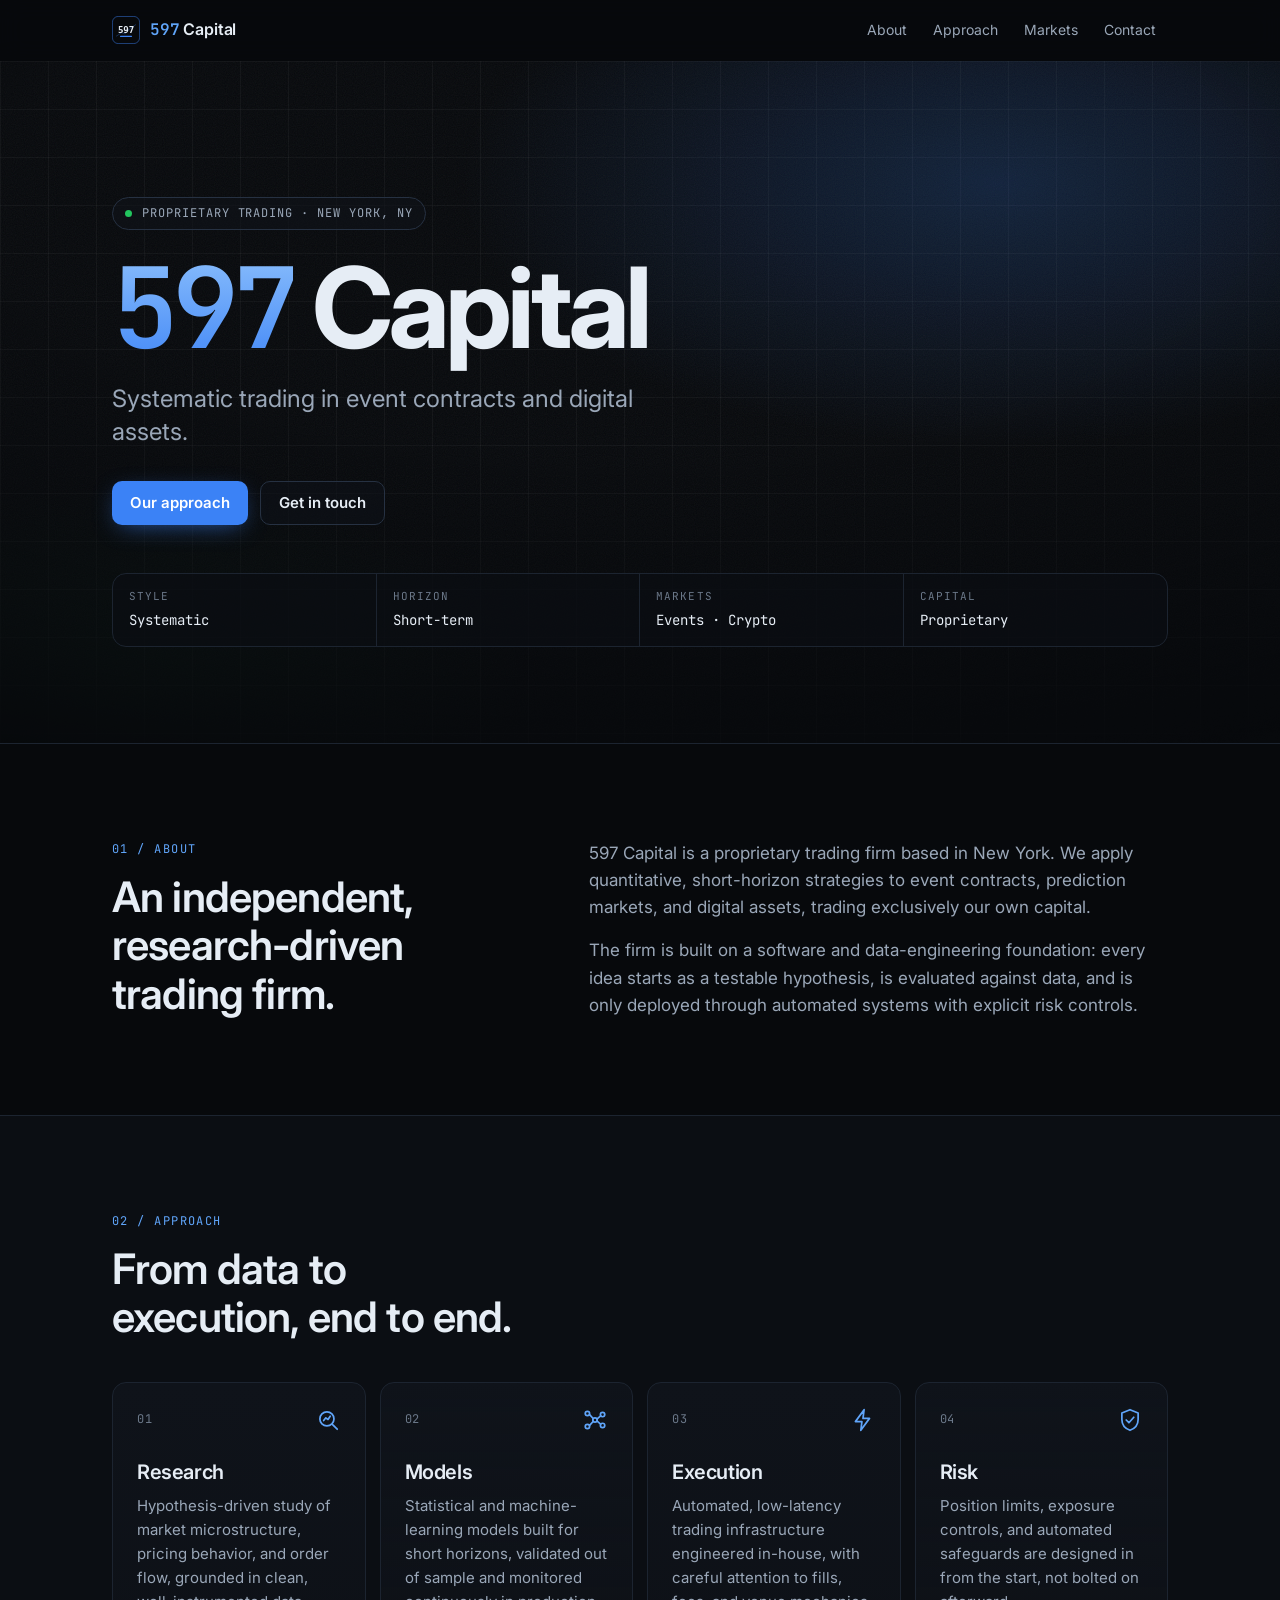
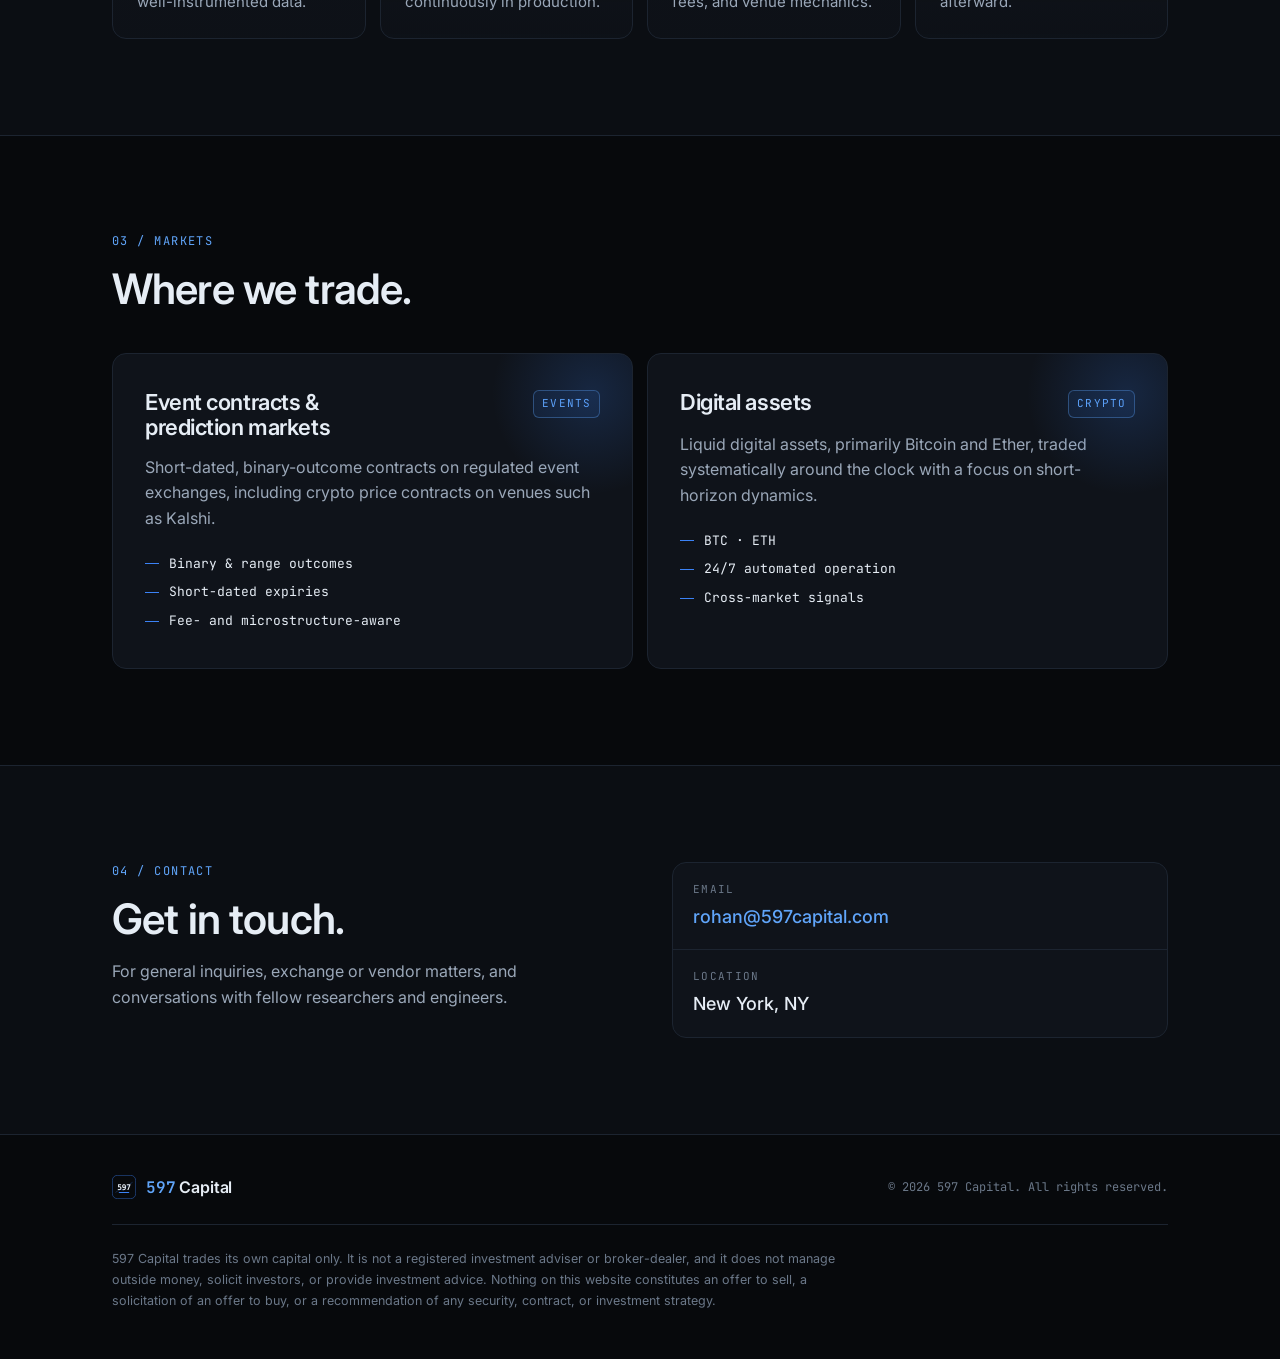
==== index.html @ b6d6c1f6 "597 Capital website" ====
<!doctype html>
<html lang="en">
<head>
  <meta charset="utf-8">
  <meta name="viewport" content="width=device-width, initial-scale=1">
  <title>597 Capital — Systematic trading in event contracts and digital assets</title>
  <meta name="description" content="597 Capital is a New York–based proprietary trading firm applying systematic, quantitative methods to event contracts, prediction markets, and digital assets. Trades its own capital only.">
  <meta name="theme-color" content="#07090c">
  <meta name="color-scheme" content="dark">
  <link rel="canonical" href="https://597capital.com/">
  <link rel="icon" href="favicon.svg" type="image/svg+xml">
  <link rel="apple-touch-icon" href="og-image.png">

  <meta property="og:type" content="website">
  <meta property="og:site_name" content="597 Capital">
  <meta property="og:title" content="597 Capital">
  <meta property="og:description" content="Systematic trading in event contracts and digital assets. Proprietary — trades its own capital only.">
  <meta property="og:url" content="https://597capital.com/">
  <meta property="og:image" content="https://597capital.com/og-image.png">
  <meta property="og:image:width" content="1200">
  <meta property="og:image:height" content="630">
  <meta property="og:image:alt" content="597 Capital wordmark on a dark grid background">
  <meta name="twitter:card" content="summary_large_image">
  <meta name="twitter:title" content="597 Capital">
  <meta name="twitter:description" content="Systematic trading in event contracts and digital assets.">
  <meta name="twitter:image" content="https://597capital.com/og-image.png">

  <link rel="preconnect" href="https://fonts.googleapis.com">
  <link rel="preconnect" href="https://fonts.gstatic.com" crossorigin>
  <link href="https://fonts.googleapis.com/css2?family=Inter:wght@400;500;600;700&family=JetBrains+Mono:wght@400;500;600&display=swap" rel="stylesheet">
  <link rel="stylesheet" href="styles.css">

  <script type="application/ld+json">
  {
    "@context": "https://schema.org",
    "@type": "Organization",
    "name": "597 Capital",
    "url": "https://597capital.com/",
    "logo": "https://597capital.com/favicon.svg",
    "email": "rohan@597capital.com",
    "address": { "@type": "PostalAddress", "addressLocality": "New York", "addressRegion": "NY", "addressCountry": "US" }
  }
  </script>
</head>
<body>
  <a class="skip-link" href="#main">Skip to content</a>

  <header class="site-header">
    <div class="container header-inner">
      <a class="brand" href="#top" aria-label="597 Capital, back to top">
        <img src="favicon.svg" alt="" width="28" height="28">
        <span class="brand-name"><span class="mono">597</span> Capital</span>
      </a>
      <nav aria-label="Primary">
        <ul class="nav-list">
          <li><a href="#about">About</a></li>
          <li><a href="#approach">Approach</a></li>
          <li><a href="#markets">Markets</a></li>
          <li><a href="#contact">Contact</a></li>
        </ul>
      </nav>
    </div>
  </header>

  <main id="main">
    <section class="hero" id="top" aria-labelledby="hero-title">
      <div class="hero-bg" aria-hidden="true"></div>
      <div class="container hero-inner">
        <p class="eyebrow mono"><span class="pulse" aria-hidden="true"></span>Proprietary trading · New York, NY</p>
        <h1 id="hero-title" class="wordmark"><span class="mono num">597</span> Capital</h1>
        <p class="tagline">Systematic trading in event contracts and digital assets.</p>
        <div class="hero-actions">
          <a class="btn btn-primary" href="#approach">Our approach</a>
          <a class="btn btn-ghost" href="#contact">Get in touch</a>
        </div>

        <dl class="ticker mono" aria-label="Firm overview">
          <div><dt>Style</dt><dd>Systematic</dd></div>
          <div><dt>Horizon</dt><dd>Short-term</dd></div>
          <div><dt>Markets</dt><dd>Events · Crypto</dd></div>
          <div><dt>Capital</dt><dd>Proprietary</dd></div>
        </dl>
      </div>
    </section>

    <section class="section" id="about" aria-labelledby="about-title">
      <div class="container split">
        <div>
          <p class="section-label mono">01 / About</p>
          <h2 id="about-title">An independent, research-driven trading firm.</h2>
        </div>
        <div class="prose">
          <p>597 Capital is a proprietary trading firm based in New York. We apply quantitative, short-horizon strategies to event contracts, prediction markets, and digital assets, trading exclusively our own capital.</p>
          <p>The firm is built on a software and data-engineering foundation: every idea starts as a testable hypothesis, is evaluated against data, and is only deployed through automated systems with explicit risk controls.</p>
        </div>
      </div>
    </section>

    <section class="section section-alt" id="approach" aria-labelledby="approach-title">
      <div class="container">
        <p class="section-label mono">02 / Approach</p>
        <h2 id="approach-title">From data to execution, end to end.</h2>
        <ol class="cards" role="list">
          <li class="card reveal">
            <div class="card-head">
              <span class="card-idx mono">01</span>
              <svg class="card-icon" viewBox="0 0 24 24" aria-hidden="true"><circle cx="11" cy="11" r="6.5"/><path d="M16 16l4.5 4.5"/><path d="M8 12.5l2-2.5 2 1.5 2-3"/></svg>
            </div>
            <h3>Research</h3>
            <p>Hypothesis-driven study of market microstructure, pricing behavior, and order flow, grounded in clean, well-instrumented data.</p>
          </li>
          <li class="card reveal">
            <div class="card-head">
              <span class="card-idx mono">02</span>
              <svg class="card-icon" viewBox="0 0 24 24" aria-hidden="true"><circle cx="5" cy="6" r="2"/><circle cx="5" cy="18" r="2"/><circle cx="12" cy="12" r="2"/><circle cx="19" cy="7" r="2"/><circle cx="19" cy="17" r="2"/><path d="M7 7l3.3 3.6M7 17l3.3-3.6M14 11l3.2-2.8M14 13l3.2 2.8"/></svg>
            </div>
            <h3>Models</h3>
            <p>Statistical and machine-learning models built for short horizons, validated out of sample and monitored continuously in production.</p>
          </li>
          <li class="card reveal">
            <div class="card-head">
              <span class="card-idx mono">03</span>
              <svg class="card-icon" viewBox="0 0 24 24" aria-hidden="true"><path d="M13 2.5L5 13.5h6l-1 8 8-11h-6z"/></svg>
            </div>
            <h3>Execution</h3>
            <p>Automated, low-latency trading infrastructure engineered in-house, with careful attention to fills, fees, and venue mechanics.</p>
          </li>
          <li class="card reveal">
            <div class="card-head">
              <span class="card-idx mono">04</span>
              <svg class="card-icon" viewBox="0 0 24 24" aria-hidden="true"><path d="M12 2.5l7.5 3v6c0 4.6-3.2 8.4-7.5 10-4.3-1.6-7.5-5.4-7.5-10v-6z"/><path d="M8.5 12l2.5 2.5 4.5-5"/></svg>
            </div>
            <h3>Risk</h3>
            <p>Position limits, exposure controls, and automated safeguards are designed in from the start, not bolted on afterward.</p>
          </li>
        </ol>
      </div>
    </section>

    <section class="section" id="markets" aria-labelledby="markets-title">
      <div class="container">
        <p class="section-label mono">03 / Markets</p>
        <h2 id="markets-title">Where we trade.</h2>
        <div class="markets">
          <article class="market reveal">
            <div class="market-top">
              <h3>Event contracts &amp; prediction markets</h3>
              <span class="tag mono">EVENTS</span>
            </div>
            <p>Short-dated, binary-outcome contracts on regulated event exchanges, including crypto price contracts on venues such as Kalshi.</p>
            <ul class="market-points mono" role="list">
              <li>Binary &amp; range outcomes</li>
              <li>Short-dated expiries</li>
              <li>Fee- and microstructure-aware</li>
            </ul>
          </article>
          <article class="market reveal">
            <div class="market-top">
              <h3>Digital assets</h3>
              <span class="tag mono">CRYPTO</span>
            </div>
            <p>Liquid digital assets, primarily Bitcoin and Ether, traded systematically around the clock with a focus on short-horizon dynamics.</p>
            <ul class="market-points mono" role="list">
              <li>BTC · ETH</li>
              <li>24/7 automated operation</li>
              <li>Cross-market signals</li>
            </ul>
          </article>
        </div>
      </div>
    </section>

    <section class="section section-alt" id="contact" aria-labelledby="contact-title">
      <div class="container contact">
        <div>
          <p class="section-label mono">04 / Contact</p>
          <h2 id="contact-title">Get in touch.</h2>
          <p class="contact-copy">For general inquiries, exchange or vendor matters, and conversations with fellow researchers and engineers.</p>
        </div>
        <address class="contact-card">
          <div class="contact-row">
            <span class="contact-key mono">Email</span>
            <a class="contact-val" href="mailto:rohan@597capital.com">rohan@597capital.com</a>
          </div>
          <div class="contact-row">
            <span class="contact-key mono">Location</span>
            <span class="contact-val">New York, NY</span>
          </div>
        </address>
      </div>
    </section>
  </main>

  <footer class="site-footer">
    <div class="container">
      <div class="footer-top">
        <a class="brand" href="#top" aria-label="597 Capital, back to top">
          <img src="favicon.svg" alt="" width="24" height="24">
          <span class="brand-name"><span class="mono">597</span> Capital</span>
        </a>
        <p class="mono footer-copy">© <span id="year">2026</span> 597 Capital. All rights reserved.</p>
      </div>
      <p class="disclaimer">597 Capital trades its own capital only. It is not a registered investment adviser or broker-dealer, and it does not manage outside money, solicit investors, or provide investment advice. Nothing on this website constitutes an offer to sell, a solicitation of an offer to buy, or a recommendation of any security, contract, or investment strategy.</p>
    </div>
  </footer>

  <script src="script.js" defer></script>
</body>
</html>
---- styles.css ----
/* 597 Capital — styles. Mobile-first, no build step. */
:root {
  --bg: #07090c;
  --bg-2: #0b0e13;
  --surface: #0f131a;
  --surface-2: #131923;
  --line: #1c2430;
  --line-2: #263142;
  --text: #e6edf5;
  --muted: #9aa7b8;
  --dim: #6b7889;
  --accent: #3b82f6;
  --accent-2: #60a5fa;
  --accent-glow: rgba(59, 130, 246, 0.18);
  --ok: #22c55e;
  --radius: 14px;
  --maxw: 1120px;
  --font: "Inter", ui-sans-serif, system-ui, -apple-system, "Segoe UI", Roboto, "Helvetica Neue", Arial, sans-serif;
  --mono: "JetBrains Mono", ui-monospace, SFMono-Regular, Menlo, Consolas, "Liberation Mono", monospace;
}

*, *::before, *::after { box-sizing: border-box; }
html { scroll-behavior: smooth; -webkit-text-size-adjust: 100%; scroll-padding-top: 72px; }
body {
  margin: 0;
  background: var(--bg);
  color: var(--text);
  font-family: var(--font);
  font-size: 16px;
  line-height: 1.6;
  -webkit-font-smoothing: antialiased;
  -moz-osx-font-smoothing: grayscale;
  text-rendering: optimizeLegibility;
}
img, svg { display: block; max-width: 100%; }
a { color: inherit; }
h1, h2, h3 { margin: 0; text-wrap: balance; line-height: 1.15; letter-spacing: -0.02em; font-weight: 600; }
p { margin: 0; }
ul, ol { margin: 0; padding: 0; list-style: none; }
address { font-style: normal; }
.mono { font-family: var(--mono); }

:focus-visible { outline: 2px solid var(--accent-2); outline-offset: 3px; border-radius: 6px; }
::selection { background: var(--accent); color: #fff; }

.skip-link {
  position: absolute; left: 12px; top: -48px; z-index: 100;
  background: var(--accent); color: #fff; padding: 10px 14px; border-radius: 8px;
  text-decoration: none; font-weight: 600; transition: top .15s ease;
}
.skip-link:focus { top: 12px; }

.container { width: 100%; max-width: var(--maxw); margin: 0 auto; padding-left: 20px; padding-right: 20px; }

/* Header */
.site-header {
  position: sticky; top: 0; z-index: 50;
  background: rgba(7, 9, 12, 0.6);
  backdrop-filter: saturate(140%) blur(12px);
  -webkit-backdrop-filter: saturate(140%) blur(12px);
  border-bottom: 1px solid transparent;
  transition: border-color .2s ease, background .2s ease;
}
.site-header.scrolled { border-bottom-color: var(--line); background: rgba(7, 9, 12, 0.82); }
.header-inner { display: flex; align-items: center; justify-content: space-between; height: 60px; gap: 16px; }
.brand { display: inline-flex; align-items: center; gap: 10px; text-decoration: none; font-weight: 600; letter-spacing: -0.01em; }
.brand-name .mono { color: var(--accent-2); font-weight: 600; }
.nav-list { display: flex; gap: 2px; }
.nav-list a {
  display: block; padding: 8px 8px; font-size: 13px; color: var(--muted);
  text-decoration: none; border-radius: 8px; transition: color .15s ease, background .15s ease;
}
.nav-list a:hover { color: var(--text); background: var(--surface); }
@media (max-width: 479px) {
  .nav-list li:nth-child(n+2):not(:last-child) { display: none; }
}

/* Hero */
.hero { position: relative; overflow: hidden; border-bottom: 1px solid var(--line); }
.hero-bg {
  position: absolute; inset: 0; z-index: 0; pointer-events: none;
  background:
    radial-gradient(60% 55% at 78% 18%, rgba(59,130,246,.20), transparent 70%),
    radial-gradient(45% 40% at 10% 90%, rgba(34,197,94,.06), transparent 70%),
    linear-gradient(to right, rgba(255,255,255,.035) 1px, transparent 1px) 0 0 / 48px 48px,
    linear-gradient(to bottom, rgba(255,255,255,.035) 1px, transparent 1px) 0 0 / 48px 48px;
  -webkit-mask-image: radial-gradient(120% 90% at 50% 20%, #000 40%, transparent 100%);
          mask-image: radial-gradient(120% 90% at 50% 20%, #000 40%, transparent 100%);
}
.hero-bg::after {
  /* subtle noise */
  content: ""; position: absolute; inset: 0; opacity: .06; mix-blend-mode: overlay;
  background-image: url("data:image/svg+xml;utf8,<svg xmlns='http://www.w3.org/2000/svg' width='160' height='160'><filter id='n'><feTurbulence type='fractalNoise' baseFrequency='.9' numOctaves='2' stitchTiles='stitch'/></filter><rect width='100%' height='100%' filter='url(%23n)'/></svg>");
}
.hero-inner { position: relative; z-index: 1; padding-top: 72px; padding-bottom: 56px; }
.eyebrow {
  display: inline-flex; align-items: center; gap: 10px;
  font-size: 12px; letter-spacing: .08em; text-transform: uppercase; color: var(--muted);
  padding: 6px 12px; border: 1px solid var(--line-2); border-radius: 999px; background: rgba(15,19,26,.6);
}
.pulse { width: 7px; height: 7px; border-radius: 50%; background: var(--ok); box-shadow: 0 0 0 0 rgba(34,197,94,.6); animation: pulse 2.4s infinite; flex: none; }
@keyframes pulse { 0% { box-shadow: 0 0 0 0 rgba(34,197,94,.55); } 70% { box-shadow: 0 0 0 8px rgba(34,197,94,0); } 100% { box-shadow: 0 0 0 0 rgba(34,197,94,0); } }

.wordmark {
  margin-top: 24px;
  font-size: clamp(48px, 13vw, 112px);
  font-weight: 700; letter-spacing: -0.045em; line-height: .95;
}
.wordmark .num {
  font-weight: 600; letter-spacing: -0.06em;
  background: linear-gradient(180deg, #93c5fd 0%, var(--accent) 100%);
  -webkit-background-clip: text; background-clip: text; color: transparent;
}
.tagline { margin-top: 20px; font-size: clamp(18px, 4.6vw, 24px); color: var(--muted); max-width: 36ch; line-height: 1.4; }
.hero-actions { margin-top: 32px; display: flex; flex-wrap: wrap; gap: 12px; }
.btn {
  display: inline-flex; align-items: center; justify-content: center; min-height: 44px;
  padding: 0 18px; border-radius: 10px; font-weight: 600; font-size: 15px; text-decoration: none;
  transition: transform .15s ease, background .15s ease, border-color .15s ease, box-shadow .15s ease;
}
.btn-primary { background: var(--accent); color: #fff; box-shadow: 0 6px 24px -8px rgba(59,130,246,.7); }
.btn-primary:hover { background: #2f74e6; transform: translateY(-1px); }
.btn-ghost { border: 1px solid var(--line-2); color: var(--text); background: rgba(15,19,26,.5); }
.btn-ghost:hover { border-color: var(--accent); transform: translateY(-1px); }

.ticker {
  margin: 48px 0 0; display: grid; grid-template-columns: repeat(2, 1fr);
  border: 1px solid var(--line); border-radius: var(--radius); overflow: hidden;
  background: rgba(11,14,19,.7);
}
.ticker > div { padding: 14px 16px; border-right: 1px solid var(--line); border-bottom: 1px solid var(--line); min-width: 0; }
.ticker > div:nth-child(2n) { border-right: 0; }
.ticker > div:nth-last-child(-n+2) { border-bottom: 0; }
.ticker dt { font-size: 11px; letter-spacing: .1em; text-transform: uppercase; color: var(--dim); }
.ticker dd { margin: 4px 0 0; font-size: 14px; color: var(--text); }

/* Sections */
.section { padding: 72px 0; border-bottom: 1px solid var(--line); }
.section-alt { background: var(--bg-2); }
.section-label { font-size: 12px; letter-spacing: .12em; text-transform: uppercase; color: var(--accent-2); margin-bottom: 14px; }
.section h2 { font-size: clamp(28px, 6.4vw, 42px); max-width: 22ch; }
.split { display: grid; gap: 24px; }
.prose p { color: var(--muted); font-size: 17px; max-width: 62ch; }
.prose p + p { margin-top: 16px; }

/* Cards */
.cards { margin-top: 40px; display: grid; gap: 14px; grid-template-columns: 1fr; counter-reset: none; }
.card {
  position: relative; padding: 24px; border-radius: var(--radius);
  background: linear-gradient(180deg, var(--surface) 0%, rgba(15,19,26,.6) 100%);
  border: 1px solid var(--line); transition: border-color .2s ease, transform .2s ease;
}
.card::before {
  content: ""; position: absolute; left: 24px; right: 24px; top: -1px; height: 1px;
  background: linear-gradient(90deg, transparent, var(--accent), transparent); opacity: .0; transition: opacity .2s ease;
}
.card:hover { border-color: var(--line-2); transform: translateY(-2px); }
.card:hover::before { opacity: .9; }
.card-head { display: flex; align-items: center; justify-content: space-between; margin-bottom: 28px; }
.card-idx { font-size: 12px; color: var(--dim); letter-spacing: .08em; }
.card-icon { width: 26px; height: 26px; fill: none; stroke: var(--accent-2); stroke-width: 1.6; stroke-linecap: round; stroke-linejoin: round; }
.card h3 { font-size: 20px; margin-bottom: 10px; }
.card p { color: var(--muted); font-size: 15px; }

/* Markets */
.markets { margin-top: 40px; display: grid; gap: 14px; }
.market { padding: 28px 24px; border: 1px solid var(--line); border-radius: var(--radius); background: var(--surface); position: relative; overflow: hidden; }
.market::after {
  content: ""; position: absolute; right: -60px; top: -60px; width: 200px; height: 200px; border-radius: 50%;
  background: radial-gradient(closest-side, var(--accent-glow), transparent); pointer-events: none;
}
.market-top { display: flex; align-items: flex-start; justify-content: space-between; gap: 16px; margin-bottom: 14px; }
.market h3 { font-size: 22px; max-width: 18ch; }
.tag { flex: none; font-size: 11px; letter-spacing: .1em; color: var(--accent-2); border: 1px solid rgba(96,165,250,.35); background: rgba(59,130,246,.08); padding: 4px 8px; border-radius: 6px; }
.market p { color: var(--muted); max-width: 52ch; }
.market-points { margin-top: 22px; display: grid; gap: 8px; font-size: 13px; color: var(--text); position: relative; z-index: 1; }
.market-points li { display: flex; align-items: center; gap: 10px; }
.market-points li::before { content: ""; width: 14px; height: 1px; background: var(--accent); flex: none; }

/* Contact */
.contact { display: grid; gap: 32px; align-items: start; }
.contact-copy { margin-top: 16px; color: var(--muted); max-width: 48ch; }
.contact-card { border: 1px solid var(--line); border-radius: var(--radius); background: var(--surface); overflow: hidden; }
.contact-row { display: flex; flex-direction: column; gap: 4px; padding: 18px 20px; }
.contact-row + .contact-row { border-top: 1px solid var(--line); }
.contact-key { font-size: 11px; letter-spacing: .12em; text-transform: uppercase; color: var(--dim); }
.contact-val { font-size: 18px; font-weight: 500; overflow-wrap: anywhere; }
a.contact-val { color: var(--accent-2); text-decoration: none; background-image: linear-gradient(currentColor, currentColor); background-size: 0 1px; background-repeat: no-repeat; background-position: 0 100%; transition: background-size .2s ease; }
a.contact-val:hover { background-size: 100% 1px; }

/* Footer */
.site-footer { padding: 40px 0 48px; }
.footer-top { display: flex; flex-direction: column; gap: 12px; padding-bottom: 24px; border-bottom: 1px solid var(--line); }
.footer-copy { font-size: 12px; color: var(--dim); }
.disclaimer { margin-top: 24px; font-size: 12.5px; line-height: 1.65; color: var(--dim); max-width: 92ch; }

/* Reveal (only when JS + motion allowed) */
.js-reveal .reveal { opacity: 0; transform: translateY(12px); transition: opacity .6s ease, transform .6s ease; }
.js-reveal .reveal.in { opacity: 1; transform: none; }

/* ≥ 480 */
@media (min-width: 480px) {
  .container { padding-left: 24px; padding-right: 24px; }
  .nav-list a { padding: 8px 12px; font-size: 14px; }
}

/* ≥ 720 */
@media (min-width: 720px) {
  .hero-inner { padding-top: 112px; padding-bottom: 80px; }
  .ticker { grid-template-columns: repeat(4, 1fr); }
  .ticker > div { border-bottom: 0; border-right: 1px solid var(--line); }
  .ticker > div:nth-child(2n) { border-right: 1px solid var(--line); }
  .ticker > div:last-child { border-right: 0; }
  .cards { grid-template-columns: repeat(2, 1fr); }
  .markets { grid-template-columns: repeat(2, 1fr); }
  .footer-top { flex-direction: row; align-items: center; justify-content: space-between; }
  .section { padding: 96px 0; }
}

/* ≥ 1000 */
@media (min-width: 1000px) {
  .container { padding-left: 32px; padding-right: 32px; }
  .hero-inner { padding-top: 136px; padding-bottom: 96px; }
  .split { grid-template-columns: 5fr 7fr; gap: 64px; align-items: start; }
  .cards { grid-template-columns: repeat(4, 1fr); }
  .contact { grid-template-columns: 1fr 1fr; gap: 64px; }
  .market { padding: 36px 32px; }
}

@media (prefers-reduced-motion: reduce) {
  html { scroll-behavior: auto; }
  *, *::before, *::after { animation: none !important; transition: none !important; }
}

/* Very narrow phones (≤ 359) */
@media (max-width: 359px) {
  .container { padding-left: 16px; padding-right: 16px; }
  .eyebrow { font-size: 10.5px; letter-spacing: .04em; padding: 6px 10px; gap: 8px; }
  .ticker > div { padding: 12px; }
  .ticker dd { font-size: 12.5px; }
  .btn { padding: 0 14px; }
}
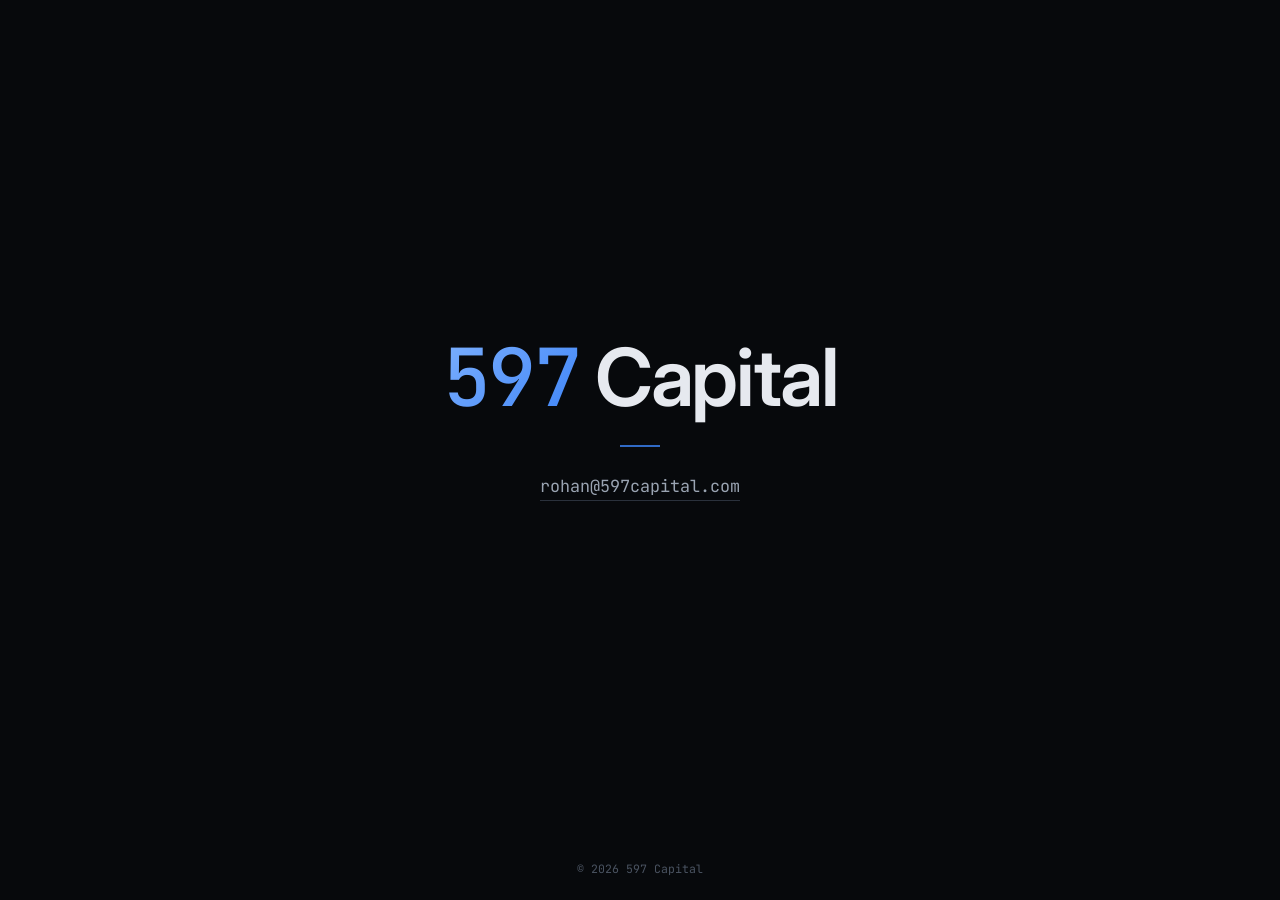
==== commit b9a8ce80: "Minimal page" ====
--- a/index.html
+++ b/index.html
@@ -3,207 +3,36 @@
 <head>
   <meta charset="utf-8">
   <meta name="viewport" content="width=device-width, initial-scale=1">
-  <title>597 Capital — Systematic trading in event contracts and digital assets</title>
-  <meta name="description" content="597 Capital is a New York–based proprietary trading firm applying systematic, quantitative methods to event contracts, prediction markets, and digital assets. Trades its own capital only.">
+  <title>597 Capital</title>
+  <meta name="description" content="597 Capital">
   <meta name="theme-color" content="#07090c">
   <meta name="color-scheme" content="dark">
-  <link rel="canonical" href="https://597capital.com/">
-  <link rel="icon" href="favicon.svg" type="image/svg+xml">
-  <link rel="apple-touch-icon" href="og-image.png">
-
+  <link rel="icon" href="/favicon.svg" type="image/svg+xml">
+  <meta property="og:title" content="597 Capital">
   <meta property="og:type" content="website">
-  <meta property="og:site_name" content="597 Capital">
-  <meta property="og:title" content="597 Capital">
-  <meta property="og:description" content="Systematic trading in event contracts and digital assets. Proprietary — trades its own capital only.">
   <meta property="og:url" content="https://597capital.com/">
-  <meta property="og:image" content="https://597capital.com/og-image.png">
-  <meta property="og:image:width" content="1200">
-  <meta property="og:image:height" content="630">
-  <meta property="og:image:alt" content="597 Capital wordmark on a dark grid background">
-  <meta name="twitter:card" content="summary_large_image">
-  <meta name="twitter:title" content="597 Capital">
-  <meta name="twitter:description" content="Systematic trading in event contracts and digital assets.">
-  <meta name="twitter:image" content="https://597capital.com/og-image.png">
-
   <link rel="preconnect" href="https://fonts.googleapis.com">
   <link rel="preconnect" href="https://fonts.gstatic.com" crossorigin>
-  <link href="https://fonts.googleapis.com/css2?family=Inter:wght@400;500;600;700&family=JetBrains+Mono:wght@400;500;600&display=swap" rel="stylesheet">
-  <link rel="stylesheet" href="styles.css">
-
-  <script type="application/ld+json">
-  {
-    "@context": "https://schema.org",
-    "@type": "Organization",
-    "name": "597 Capital",
-    "url": "https://597capital.com/",
-    "logo": "https://597capital.com/favicon.svg",
-    "email": "rohan@597capital.com",
-    "address": { "@type": "PostalAddress", "addressLocality": "New York", "addressRegion": "NY", "addressCountry": "US" }
-  }
-  </script>
+  <link href="https://fonts.googleapis.com/css2?family=Inter:wght@400;600&family=JetBrains+Mono:wght@400;500&display=swap" rel="stylesheet">
+  <style>
+    *{box-sizing:border-box;margin:0;padding:0}
+    html,body{height:100%}
+    body{background:#07090c;color:#e6e9ef;font-family:Inter,system-ui,-apple-system,sans-serif;display:flex;flex-direction:column;min-height:100vh;-webkit-font-smoothing:antialiased}
+    main{flex:1;display:flex;flex-direction:column;align-items:center;justify-content:center;text-align:center;padding:48px 24px;gap:28px}
+    h1{font-size:clamp(2.6rem,9vw,5rem);font-weight:600;letter-spacing:-.03em;line-height:1}
+    h1 .n{font-family:"JetBrains Mono",ui-monospace,monospace;font-weight:500;background:linear-gradient(135deg,#7fb2ff,#3b82f6);-webkit-background-clip:text;background-clip:text;color:transparent}
+    .rule{width:40px;height:2px;background:#3b82f6;opacity:.8}
+    a.mail{font-family:"JetBrains Mono",ui-monospace,monospace;font-size:clamp(.95rem,3.6vw,1.05rem);color:#9aa4b2;text-decoration:none;border-bottom:1px solid #2a313c;padding-bottom:3px;transition:color .2s,border-color .2s}
+    a.mail:hover,a.mail:focus-visible{color:#e6e9ef;border-color:#3b82f6;outline:none}
+    footer{text-align:center;padding:24px;font-family:"JetBrains Mono",ui-monospace,monospace;font-size:.72rem;color:#4b5462}
+  </style>
 </head>
 <body>
-  <a class="skip-link" href="#main">Skip to content</a>
-
-  <header class="site-header">
-    <div class="container header-inner">
-      <a class="brand" href="#top" aria-label="597 Capital, back to top">
-        <img src="favicon.svg" alt="" width="28" height="28">
-        <span class="brand-name"><span class="mono">597</span> Capital</span>
-      </a>
-      <nav aria-label="Primary">
-        <ul class="nav-list">
-          <li><a href="#about">About</a></li>
-          <li><a href="#approach">Approach</a></li>
-          <li><a href="#markets">Markets</a></li>
-          <li><a href="#contact">Contact</a></li>
-        </ul>
-      </nav>
-    </div>
-  </header>
-
-  <main id="main">
-    <section class="hero" id="top" aria-labelledby="hero-title">
-      <div class="hero-bg" aria-hidden="true"></div>
-      <div class="container hero-inner">
-        <p class="eyebrow mono"><span class="pulse" aria-hidden="true"></span>Proprietary trading · New York, NY</p>
-        <h1 id="hero-title" class="wordmark"><span class="mono num">597</span> Capital</h1>
-        <p class="tagline">Systematic trading in event contracts and digital assets.</p>
-        <div class="hero-actions">
-          <a class="btn btn-primary" href="#approach">Our approach</a>
-          <a class="btn btn-ghost" href="#contact">Get in touch</a>
-        </div>
-
-        <dl class="ticker mono" aria-label="Firm overview">
-          <div><dt>Style</dt><dd>Systematic</dd></div>
-          <div><dt>Horizon</dt><dd>Short-term</dd></div>
-          <div><dt>Markets</dt><dd>Events · Crypto</dd></div>
-          <div><dt>Capital</dt><dd>Proprietary</dd></div>
-        </dl>
-      </div>
-    </section>
-
-    <section class="section" id="about" aria-labelledby="about-title">
-      <div class="container split">
-        <div>
-          <p class="section-label mono">01 / About</p>
-          <h2 id="about-title">An independent, research-driven trading firm.</h2>
-        </div>
-        <div class="prose">
-          <p>597 Capital is a proprietary trading firm based in New York. We apply quantitative, short-horizon strategies to event contracts, prediction markets, and digital assets, trading exclusively our own capital.</p>
-          <p>The firm is built on a software and data-engineering foundation: every idea starts as a testable hypothesis, is evaluated against data, and is only deployed through automated systems with explicit risk controls.</p>
-        </div>
-      </div>
-    </section>
-
-    <section class="section section-alt" id="approach" aria-labelledby="approach-title">
-      <div class="container">
-        <p class="section-label mono">02 / Approach</p>
-        <h2 id="approach-title">From data to execution, end to end.</h2>
-        <ol class="cards" role="list">
-          <li class="card reveal">
-            <div class="card-head">
-              <span class="card-idx mono">01</span>
-              <svg class="card-icon" viewBox="0 0 24 24" aria-hidden="true"><circle cx="11" cy="11" r="6.5"/><path d="M16 16l4.5 4.5"/><path d="M8 12.5l2-2.5 2 1.5 2-3"/></svg>
-            </div>
-            <h3>Research</h3>
-            <p>Hypothesis-driven study of market microstructure, pricing behavior, and order flow, grounded in clean, well-instrumented data.</p>
-          </li>
-          <li class="card reveal">
-            <div class="card-head">
-              <span class="card-idx mono">02</span>
-              <svg class="card-icon" viewBox="0 0 24 24" aria-hidden="true"><circle cx="5" cy="6" r="2"/><circle cx="5" cy="18" r="2"/><circle cx="12" cy="12" r="2"/><circle cx="19" cy="7" r="2"/><circle cx="19" cy="17" r="2"/><path d="M7 7l3.3 3.6M7 17l3.3-3.6M14 11l3.2-2.8M14 13l3.2 2.8"/></svg>
-            </div>
-            <h3>Models</h3>
-            <p>Statistical and machine-learning models built for short horizons, validated out of sample and monitored continuously in production.</p>
-          </li>
-          <li class="card reveal">
-            <div class="card-head">
-              <span class="card-idx mono">03</span>
-              <svg class="card-icon" viewBox="0 0 24 24" aria-hidden="true"><path d="M13 2.5L5 13.5h6l-1 8 8-11h-6z"/></svg>
-            </div>
-            <h3>Execution</h3>
-            <p>Automated, low-latency trading infrastructure engineered in-house, with careful attention to fills, fees, and venue mechanics.</p>
-          </li>
-          <li class="card reveal">
-            <div class="card-head">
-              <span class="card-idx mono">04</span>
-              <svg class="card-icon" viewBox="0 0 24 24" aria-hidden="true"><path d="M12 2.5l7.5 3v6c0 4.6-3.2 8.4-7.5 10-4.3-1.6-7.5-5.4-7.5-10v-6z"/><path d="M8.5 12l2.5 2.5 4.5-5"/></svg>
-            </div>
-            <h3>Risk</h3>
-            <p>Position limits, exposure controls, and automated safeguards are designed in from the start, not bolted on afterward.</p>
-          </li>
-        </ol>
-      </div>
-    </section>
-
-    <section class="section" id="markets" aria-labelledby="markets-title">
-      <div class="container">
-        <p class="section-label mono">03 / Markets</p>
-        <h2 id="markets-title">Where we trade.</h2>
-        <div class="markets">
-          <article class="market reveal">
-            <div class="market-top">
-              <h3>Event contracts &amp; prediction markets</h3>
-              <span class="tag mono">EVENTS</span>
-            </div>
-            <p>Short-dated, binary-outcome contracts on regulated event exchanges, including crypto price contracts on venues such as Kalshi.</p>
-            <ul class="market-points mono" role="list">
-              <li>Binary &amp; range outcomes</li>
-              <li>Short-dated expiries</li>
-              <li>Fee- and microstructure-aware</li>
-            </ul>
-          </article>
-          <article class="market reveal">
-            <div class="market-top">
-              <h3>Digital assets</h3>
-              <span class="tag mono">CRYPTO</span>
-            </div>
-            <p>Liquid digital assets, primarily Bitcoin and Ether, traded systematically around the clock with a focus on short-horizon dynamics.</p>
-            <ul class="market-points mono" role="list">
-              <li>BTC · ETH</li>
-              <li>24/7 automated operation</li>
-              <li>Cross-market signals</li>
-            </ul>
-          </article>
-        </div>
-      </div>
-    </section>
-
-    <section class="section section-alt" id="contact" aria-labelledby="contact-title">
-      <div class="container contact">
-        <div>
-          <p class="section-label mono">04 / Contact</p>
-          <h2 id="contact-title">Get in touch.</h2>
-          <p class="contact-copy">For general inquiries, exchange or vendor matters, and conversations with fellow researchers and engineers.</p>
-        </div>
-        <address class="contact-card">
-          <div class="contact-row">
-            <span class="contact-key mono">Email</span>
-            <a class="contact-val" href="mailto:rohan@597capital.com">rohan@597capital.com</a>
-          </div>
-          <div class="contact-row">
-            <span class="contact-key mono">Location</span>
-            <span class="contact-val">New York, NY</span>
-          </div>
-        </address>
-      </div>
-    </section>
+  <main>
+    <h1><span class="n">597</span> Capital</h1>
+    <div class="rule" aria-hidden="true"></div>
+    <a class="mail" href="mailto:rohan@597capital.com">rohan@597capital.com</a>
   </main>
-
-  <footer class="site-footer">
-    <div class="container">
-      <div class="footer-top">
-        <a class="brand" href="#top" aria-label="597 Capital, back to top">
-          <img src="favicon.svg" alt="" width="24" height="24">
-          <span class="brand-name"><span class="mono">597</span> Capital</span>
-        </a>
-        <p class="mono footer-copy">© <span id="year">2026</span> 597 Capital. All rights reserved.</p>
-      </div>
-      <p class="disclaimer">597 Capital trades its own capital only. It is not a registered investment adviser or broker-dealer, and it does not manage outside money, solicit investors, or provide investment advice. Nothing on this website constitutes an offer to sell, a solicitation of an offer to buy, or a recommendation of any security, contract, or investment strategy.</p>
-    </div>
-  </footer>
-
-  <script src="script.js" defer></script>
+  <footer>© 2026 597 Capital</footer>
 </body>
 </html>
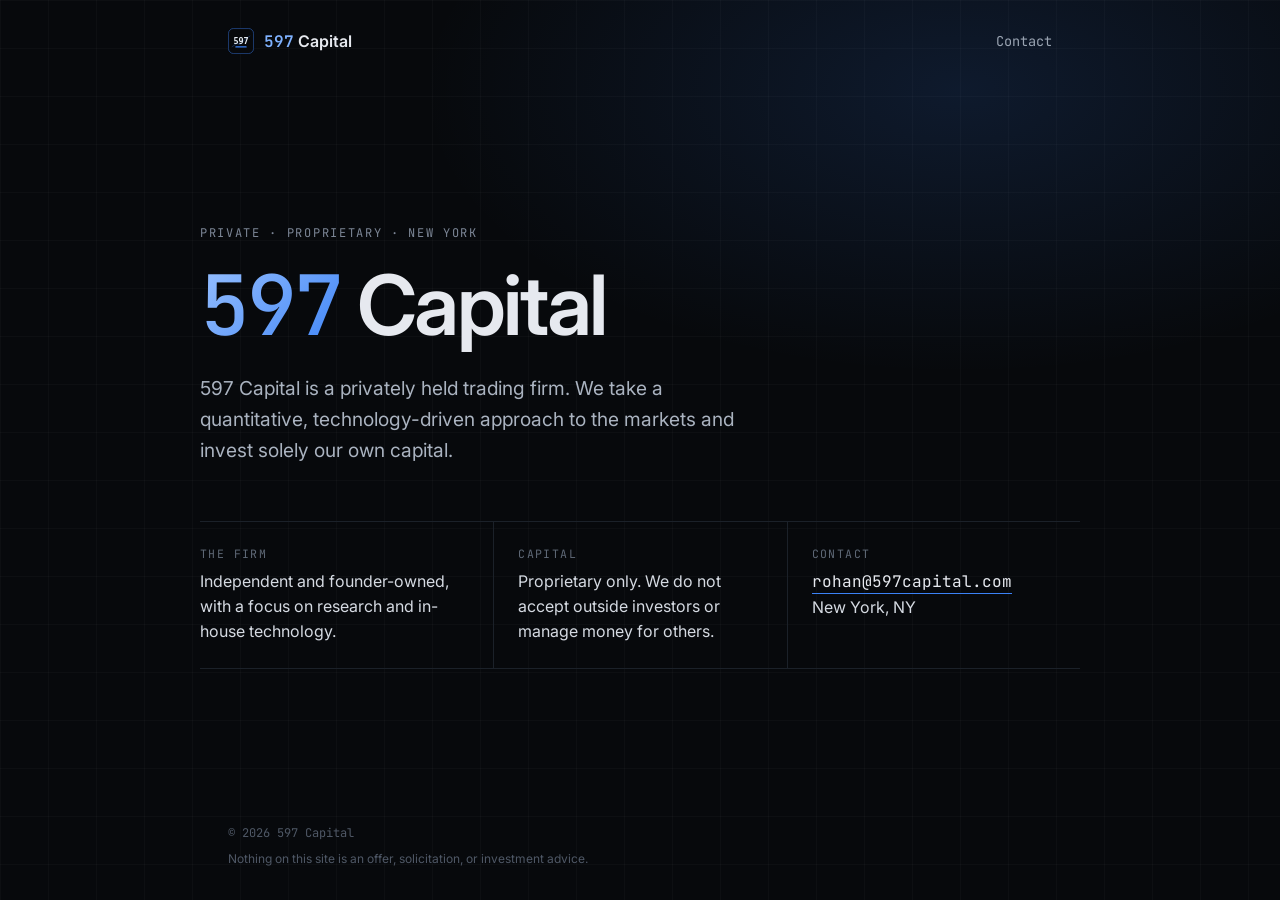
==== commit 3f201d7c: "Small-firm style page" ====
--- a/index.html
+++ b/index.html
@@ -4,35 +4,71 @@
   <meta charset="utf-8">
   <meta name="viewport" content="width=device-width, initial-scale=1">
   <title>597 Capital</title>
-  <meta name="description" content="597 Capital">
+  <meta name="description" content="597 Capital is a private, proprietary trading firm based in New York.">
   <meta name="theme-color" content="#07090c">
   <meta name="color-scheme" content="dark">
   <link rel="icon" href="/favicon.svg" type="image/svg+xml">
   <meta property="og:title" content="597 Capital">
+  <meta property="og:description" content="Private, proprietary trading. New York.">
   <meta property="og:type" content="website">
   <meta property="og:url" content="https://597capital.com/">
   <link rel="preconnect" href="https://fonts.googleapis.com">
   <link rel="preconnect" href="https://fonts.gstatic.com" crossorigin>
-  <link href="https://fonts.googleapis.com/css2?family=Inter:wght@400;600&family=JetBrains+Mono:wght@400;500&display=swap" rel="stylesheet">
+  <link href="https://fonts.googleapis.com/css2?family=Inter:wght@400;500;600&family=JetBrains+Mono:wght@400;500&display=swap" rel="stylesheet">
   <style>
     *{box-sizing:border-box;margin:0;padding:0}
-    html,body{height:100%}
-    body{background:#07090c;color:#e6e9ef;font-family:Inter,system-ui,-apple-system,sans-serif;display:flex;flex-direction:column;min-height:100vh;-webkit-font-smoothing:antialiased}
-    main{flex:1;display:flex;flex-direction:column;align-items:center;justify-content:center;text-align:center;padding:48px 24px;gap:28px}
-    h1{font-size:clamp(2.6rem,9vw,5rem);font-weight:600;letter-spacing:-.03em;line-height:1}
-    h1 .n{font-family:"JetBrains Mono",ui-monospace,monospace;font-weight:500;background:linear-gradient(135deg,#7fb2ff,#3b82f6);-webkit-background-clip:text;background-clip:text;color:transparent}
-    .rule{width:40px;height:2px;background:#3b82f6;opacity:.8}
-    a.mail{font-family:"JetBrains Mono",ui-monospace,monospace;font-size:clamp(.95rem,3.6vw,1.05rem);color:#9aa4b2;text-decoration:none;border-bottom:1px solid #2a313c;padding-bottom:3px;transition:color .2s,border-color .2s}
-    a.mail:hover,a.mail:focus-visible{color:#e6e9ef;border-color:#3b82f6;outline:none}
-    footer{text-align:center;padding:24px;font-family:"JetBrains Mono",ui-monospace,monospace;font-size:.72rem;color:#4b5462}
+    body{background:#07090c;color:#e6e9ef;font-family:Inter,system-ui,-apple-system,sans-serif;min-height:100vh;display:flex;flex-direction:column;-webkit-font-smoothing:antialiased;
+      background-image:radial-gradient(ellipse 60% 45% at 75% 10%,rgba(59,130,246,.14),transparent 70%),linear-gradient(rgba(255,255,255,.025) 1px,transparent 1px),linear-gradient(90deg,rgba(255,255,255,.025) 1px,transparent 1px);
+      background-size:auto,48px 48px,48px 48px}
+    .mono{font-family:"JetBrains Mono",ui-monospace,monospace}
+    .wrap{width:100%;max-width:880px;margin:0 auto;padding:0 28px}
+    header{padding:28px 0}
+    header .wrap{display:flex;align-items:center;justify-content:space-between}
+    .brand{display:flex;align-items:center;gap:10px;color:#e6e9ef;text-decoration:none;font-weight:600}
+    .brand .n{color:#7fb2ff}
+    header a.top-contact{font-size:.85rem;color:#9aa4b2;text-decoration:none}
+    header a.top-contact:hover{color:#e6e9ef}
+    main{flex:1;display:flex;align-items:center}
+    .hero{padding:72px 0 56px}
+    .eyebrow{font-size:.75rem;letter-spacing:.14em;text-transform:uppercase;color:#7c8696;margin-bottom:22px}
+    h1{font-size:clamp(2.8rem,9vw,5.2rem);font-weight:600;letter-spacing:-.035em;line-height:1}
+    h1 .n{font-family:"JetBrains Mono",ui-monospace,monospace;font-weight:500;background:linear-gradient(135deg,#9cc3ff,#3b82f6);-webkit-background-clip:text;background-clip:text;color:transparent}
+    .lede{margin-top:26px;max-width:560px;font-size:clamp(1.05rem,2.6vw,1.2rem);line-height:1.6;color:#aab3c0}
+    .grid{margin-top:56px;display:grid;grid-template-columns:1fr;border-top:1px solid #1b2129}
+    .grid>div{padding:22px 0;border-bottom:1px solid #1b2129}
+    .k{font-size:.72rem;letter-spacing:.12em;text-transform:uppercase;color:#5f6977;margin-bottom:8px}
+    .v{color:#d5dae2;line-height:1.55}
+    .v a{color:#e6e9ef;text-decoration:none;border-bottom:1px solid #3b82f6;padding-bottom:1px}
+    .v a:hover{color:#9cc3ff}
+    @media(min-width:720px){.grid{grid-template-columns:repeat(3,1fr)}.grid>div{padding:24px 24px 24px 0}.grid>div+div{padding-left:24px;border-left:1px solid #1b2129}}
+    footer{padding:28px 0 32px;font-size:.75rem;color:#4f5866;line-height:1.6}
+    footer p+p{margin-top:6px}
   </style>
 </head>
 <body>
+  <header>
+    <div class="wrap">
+      <a class="brand" href="/"><img src="/favicon.svg" alt="" width="26" height="26"><span><span class="n mono">597</span> Capital</span></a>
+      <a class="top-contact mono" href="mailto:rohan@597capital.com">Contact</a>
+    </div>
+  </header>
   <main>
-    <h1><span class="n">597</span> Capital</h1>
-    <div class="rule" aria-hidden="true"></div>
-    <a class="mail" href="mailto:rohan@597capital.com">rohan@597capital.com</a>
+    <div class="wrap hero">
+      <p class="eyebrow mono">Private &middot; Proprietary &middot; New York</p>
+      <h1><span class="n">597</span> Capital</h1>
+      <p class="lede">597 Capital is a privately held trading firm. We take a quantitative, technology-driven approach to the markets and invest solely our own capital.</p>
+      <div class="grid">
+        <div><p class="k mono">The firm</p><p class="v">Independent and founder-owned, with a focus on research and in-house technology.</p></div>
+        <div><p class="k mono">Capital</p><p class="v">Proprietary only. We do not accept outside investors or manage money for others.</p></div>
+        <div><p class="k mono">Contact</p><p class="v"><a class="mono" href="mailto:rohan@597capital.com">rohan@597capital.com</a><br>New York, NY</p></div>
+      </div>
+    </div>
   </main>
-  <footer>© 2026 597 Capital</footer>
+  <footer>
+    <div class="wrap">
+      <p class="mono">&copy; 2026 597 Capital</p>
+      <p>Nothing on this site is an offer, solicitation, or investment advice.</p>
+    </div>
+  </footer>
 </body>
 </html>
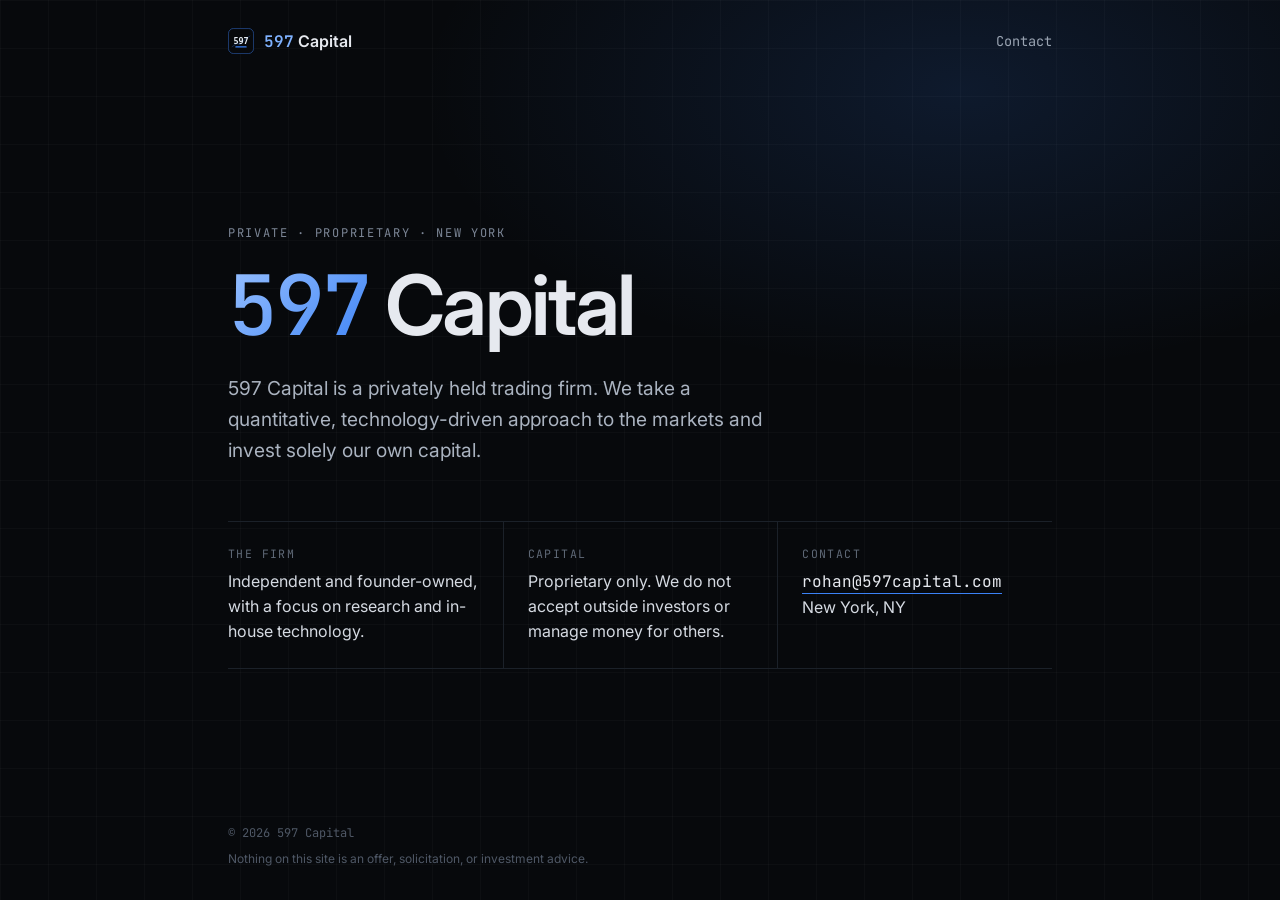
==== commit 8350d881: "Fix mobile padding" ====
--- a/index.html
+++ b/index.html
@@ -29,7 +29,7 @@
     header a.top-contact{font-size:.85rem;color:#9aa4b2;text-decoration:none}
     header a.top-contact:hover{color:#e6e9ef}
     main{flex:1;display:flex;align-items:center}
-    .hero{padding:72px 0 56px}
+    .hero{padding-top:72px;padding-bottom:56px}
     .eyebrow{font-size:.75rem;letter-spacing:.14em;text-transform:uppercase;color:#7c8696;margin-bottom:22px}
     h1{font-size:clamp(2.8rem,9vw,5.2rem);font-weight:600;letter-spacing:-.035em;line-height:1}
     h1 .n{font-family:"JetBrains Mono",ui-monospace,monospace;font-weight:500;background:linear-gradient(135deg,#9cc3ff,#3b82f6);-webkit-background-clip:text;background-clip:text;color:transparent}
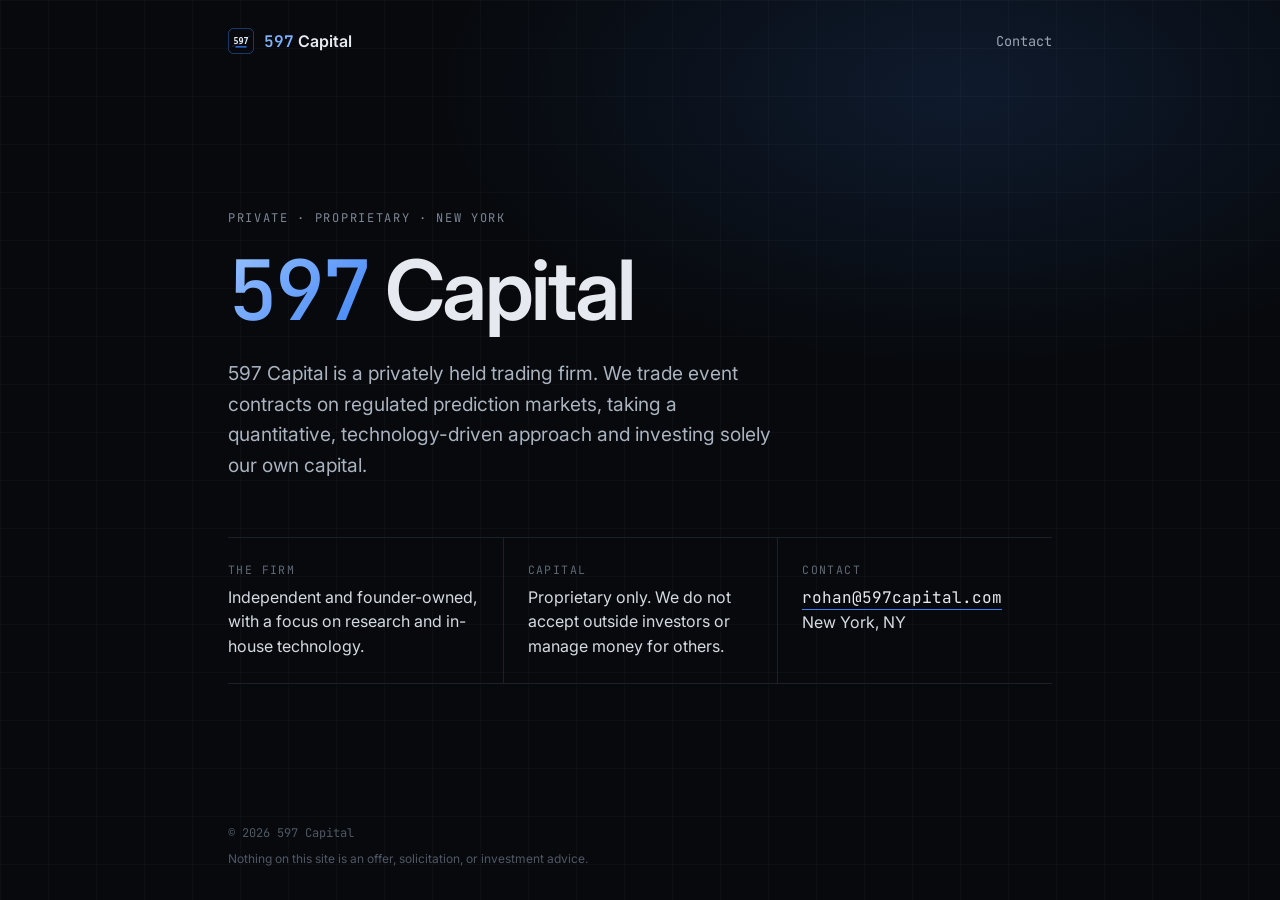
==== commit 09d4a390: "Note prediction markets focus" ====
--- a/index.html
+++ b/index.html
@@ -4,7 +4,7 @@
   <meta charset="utf-8">
   <meta name="viewport" content="width=device-width, initial-scale=1">
   <title>597 Capital</title>
-  <meta name="description" content="597 Capital is a private, proprietary trading firm based in New York.">
+  <meta name="description" content="597 Capital is a private, proprietary trading firm in New York focused on regulated prediction markets.">
   <meta name="theme-color" content="#07090c">
   <meta name="color-scheme" content="dark">
   <link rel="icon" href="/favicon.svg" type="image/svg+xml">
@@ -56,7 +56,7 @@
     <div class="wrap hero">
       <p class="eyebrow mono">Private &middot; Proprietary &middot; New York</p>
       <h1><span class="n">597</span> Capital</h1>
-      <p class="lede">597 Capital is a privately held trading firm. We take a quantitative, technology-driven approach to the markets and invest solely our own capital.</p>
+      <p class="lede">597 Capital is a privately held trading firm. We trade event contracts on regulated prediction markets, taking a quantitative, technology-driven approach and investing solely our own capital.</p>
       <div class="grid">
         <div><p class="k mono">The firm</p><p class="v">Independent and founder-owned, with a focus on research and in-house technology.</p></div>
         <div><p class="k mono">Capital</p><p class="v">Proprietary only. We do not accept outside investors or manage money for others.</p></div>
